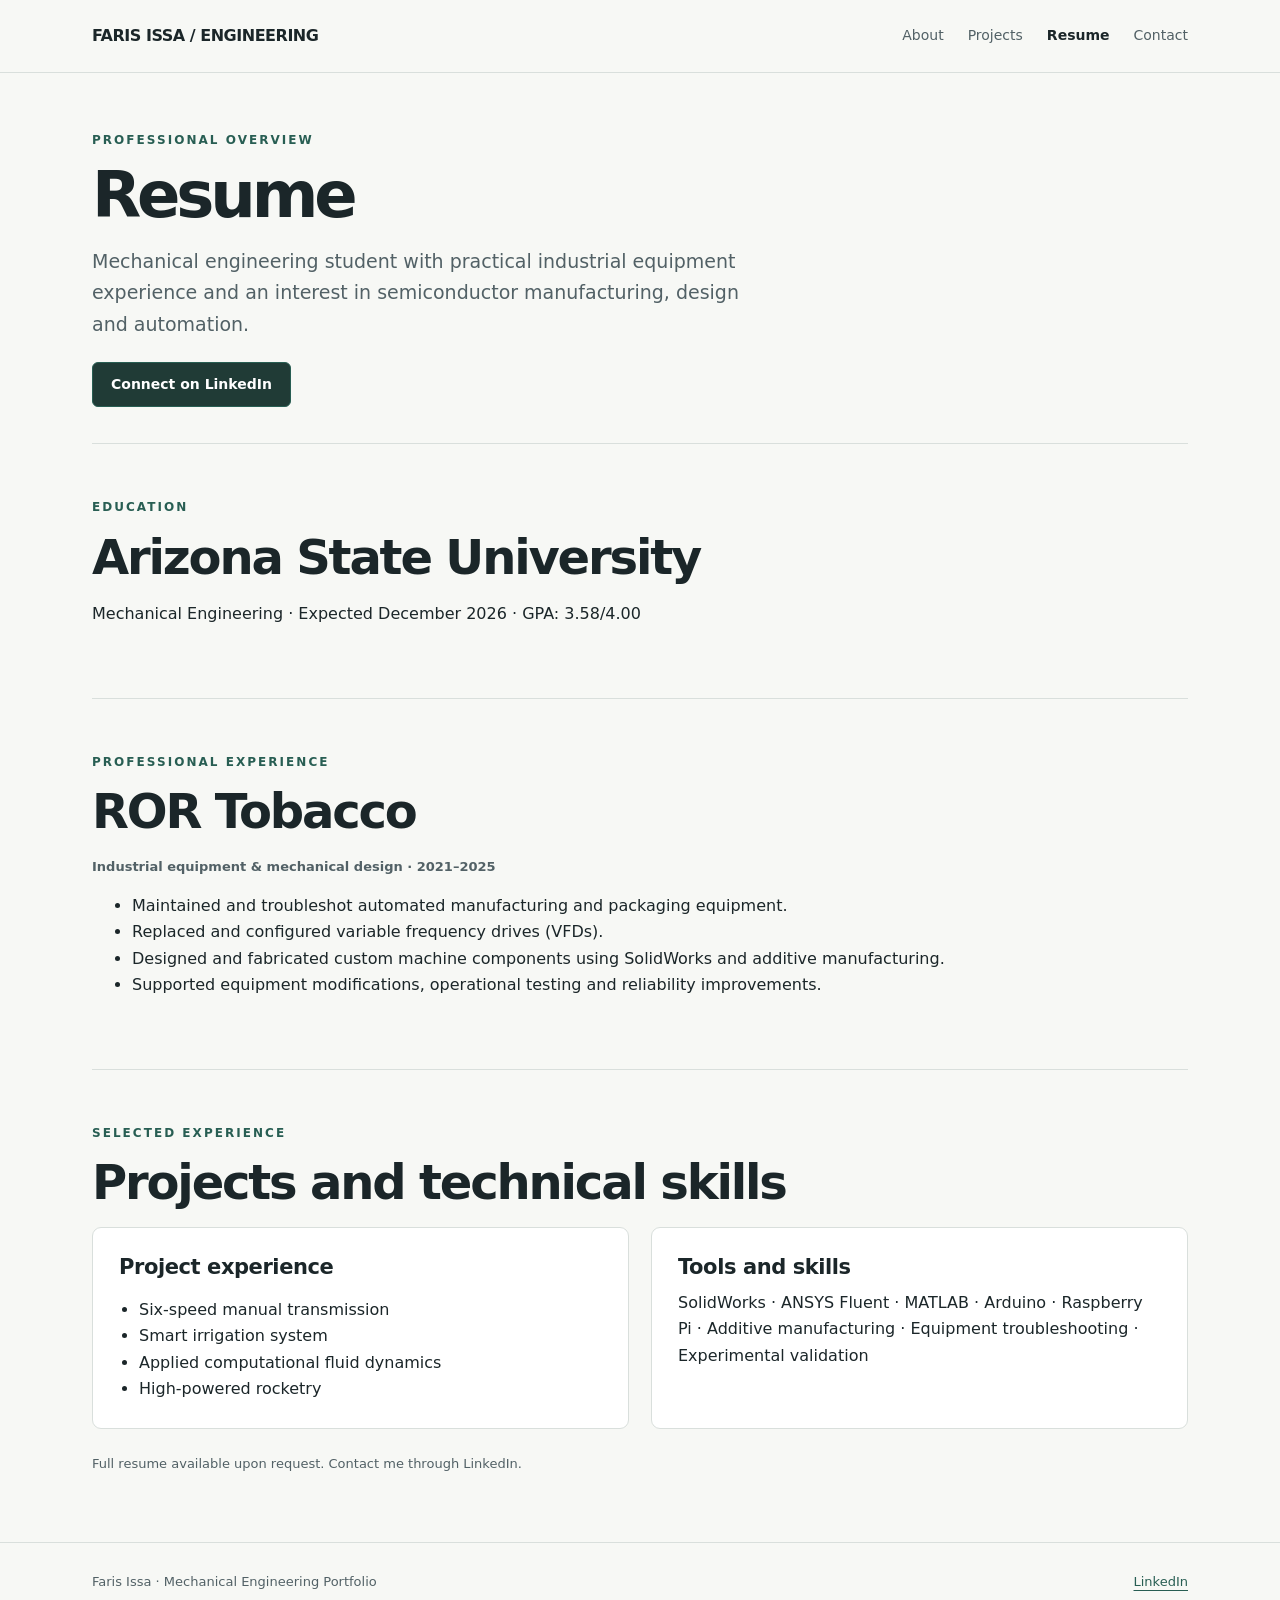
==== resume.html @ f0abec6f "Initial portfolio website" ====
<!doctype html>
<html lang="en"><head><meta charset="utf-8"><meta name="viewport" content="width=device-width, initial-scale=1"><title>Resume | Faris Issa</title><meta name="description" content="Mechanical engineering portfolio by Faris Issa."><link rel="stylesheet" href="assets/style.css"></head>
<body><a class="skip" href="#main">Skip to content</a><header><nav class="wrap" aria-label="Main navigation"><a class="brand" href="index.html">FARIS ISSA / ENGINEERING</a><div class="navlinks"><a href="index.html#about">About</a><a href="index.html#projects">Projects</a><a href="resume.html" aria-current="page">Resume</a><a href="index.html#contact">Contact</a></div></nav></header><main class="wrap" id="main">
<section class="page-intro"><p class="eyebrow">Professional overview</p><h1>Resume</h1><p class="lead">Mechanical engineering student with practical industrial equipment experience and an interest in semiconductor manufacturing, design and automation.</p><div class="links"><a class="button primary" href="https://www.linkedin.com/in/faris-issa/">Connect on LinkedIn</a><!-- Add a public resume PDF in documents/resume.pdf, then uncomment: <a class="button" href="documents/resume.pdf">Download resume (PDF)</a> --></div></section><section class="section"><p class="eyebrow">Education</p><h2>Arizona State University</h2><p>Mechanical Engineering · Expected December 2026 · GPA: 3.58/4.00</p></section><section class="section"><p class="eyebrow">Professional experience</p><h2>ROR Tobacco</h2><p class="project-label">Industrial equipment & mechanical design · 2021–2025</p><ul><li>Maintained and troubleshot automated manufacturing and packaging equipment.</li><li>Replaced and configured variable frequency drives (VFDs).</li><li>Designed and fabricated custom machine components using SolidWorks and additive manufacturing.</li><li>Supported equipment modifications, operational testing and reliability improvements.</li></ul></section><section class="section"><p class="eyebrow">Selected experience</p><h2>Projects and technical skills</h2><div class="details"><article class="panel"><h3>Project experience</h3><ul><li>Six-speed manual transmission</li><li>Smart irrigation system</li><li>Applied computational fluid dynamics</li><li>High-powered rocketry</li></ul></article><article class="panel"><h3>Tools and skills</h3><p>SolidWorks · ANSYS Fluent · MATLAB · Arduino · Raspberry Pi · Additive manufacturing · Equipment troubleshooting · Experimental validation</p></article></div><p class="note" style="margin-top:24px">Full resume available upon request. Contact me through LinkedIn.</p></section>
</main><footer><div class="wrap footer-flex"><span>Faris Issa · Mechanical Engineering Portfolio</span><a href="https://www.linkedin.com/in/faris-issa/">LinkedIn</a></div></footer></body></html>
---- assets/style.css ----
:root{--ink:#1b2629;--muted:#526166;--paper:#f7f8f5;--white:#fff;--line:#d9dfdc;--accent:#336359;--dark:#203b36}*{box-sizing:border-box}html{scroll-behavior:smooth}body{margin:0;background:var(--paper);color:var(--ink);font:16px/1.65 system-ui,-apple-system,BlinkMacSystemFont,"Segoe UI",sans-serif}a{color:var(--accent);text-underline-offset:4px}a:hover{color:var(--ink)}.wrap{max-width:1120px;margin:auto;padding:0 32px}header{border-bottom:1px solid var(--line);background:var(--paper)}nav{min-height:72px;display:flex;align-items:center;justify-content:space-between;gap:20px;flex-wrap:wrap}.brand{font-weight:750;letter-spacing:-.03em;text-decoration:none;color:var(--ink)}.navlinks{display:flex;gap:24px;flex-wrap:wrap}.navlinks a{font-size:14px;text-decoration:none;color:var(--muted)}.hero{padding:80px 0 70px;display:grid;grid-template-columns:1.35fr .65fr;gap:60px;align-items:center}.eyebrow{font-size:12px;letter-spacing:.17em;text-transform:uppercase;font-weight:750;color:var(--accent);margin:0 0 12px}h1,h2,h3,p{margin-top:0}h1{font-size:clamp(45px,7vw,82px);line-height:1.02;letter-spacing:-.065em;margin-bottom:18px}h2{font-size:clamp(30px,4vw,48px);line-height:1.15;letter-spacing:-.045em;margin-bottom:16px}h3{font-size:21px;line-height:1.3;letter-spacing:-.02em;margin-bottom:9px}.lead{font-size:19px;color:var(--muted);max-width:680px}.intro-side{border-left:1px solid var(--line);padding-left:28px}.intro-side strong{display:block;font-size:25px;letter-spacing:-.03em}.intro-side p{font-size:14px;color:var(--muted);margin-bottom:22px}.links{display:flex;gap:12px;flex-wrap:wrap;margin-top:22px}.button{display:inline-block;padding:10px 18px;text-decoration:none;border:1px solid var(--accent);border-radius:6px;color:var(--accent);font-weight:650;font-size:14px}.primary{background:var(--dark);color:white}.primary:hover{color:white;background:#162a26}.section{padding:54px 0;border-top:1px solid var(--line)}.feature{display:grid;grid-template-columns:1fr 1fr;gap:38px;align-items:center}.project-label{font-size:13px;color:var(--muted);font-weight:600}.photo{margin:0;min-width:0}.photo img{display:block;width:100%;aspect-ratio:4/3;object-fit:cover;background:#e6ebe8;border-radius:9px;border:1px solid var(--line)}.photo.cad img{object-fit:contain;background:#fff;aspect-ratio:16/10}.photo.hero-photo img{aspect-ratio:5/4;object-position:center 75%}figcaption{font-size:12px;color:var(--muted);margin-top:8px}.metrics{display:grid;grid-template-columns:repeat(3,1fr);border-top:1px solid var(--line);border-bottom:1px solid var(--line);margin:32px 0 0;padding:18px 0}.metric{padding:0 16px;border-left:1px solid var(--line)}.metric:first-child{padding-left:0;border-left:0}.metric strong{display:block;font-size:32px;letter-spacing:-.045em;line-height:1.2}.metric span{font-size:13px;color:var(--muted)}.phase{display:grid;grid-template-columns:90px 1fr;gap:20px;padding:24px 0;border-bottom:1px solid var(--line)}.phase .number{font-size:32px;font-weight:700;color:var(--accent);line-height:1}.phase p{margin-bottom:0;color:var(--muted)}.phase-layout{display:grid;grid-template-columns:1.2fr .8fr;gap:36px;align-items:center}.gallery{display:grid;grid-template-columns:1fr 1fr;gap:20px;margin-top:22px}.table-wrap{overflow-x:auto}table{width:100%;border-collapse:collapse;background:var(--white);font-size:15px;text-align:left}th,td{padding:15px 16px;vertical-align:top;border-bottom:1px solid var(--line)}th{background:#e9eeeb;color:var(--dark);font-size:12px;letter-spacing:.06em;text-transform:uppercase}td:first-child{font-weight:650;width:30%}.note{color:var(--muted);font-size:13px}.outcome{background:var(--dark);color:white;padding:38px;border-radius:12px;margin:28px 0}.outcome p{color:#d9e6e1;margin-bottom:10px}.outcome .eyebrow{color:#c6dfd6}.outcome h3{font-size:30px}.next{display:grid;grid-template-columns:repeat(3,1fr);gap:16px}.next article{background:white;border:1px solid var(--line);padding:21px;border-radius:8px}.next p{color:var(--muted);font-size:14px;margin:0}.next h3{font-size:18px}.sources{font-size:14px;display:flex;gap:20px;flex-wrap:wrap}.draft{background:#eef2ef;border-left:3px solid var(--accent);padding:15px 18px;font-size:14px;color:var(--muted)}footer{border-top:1px solid var(--line);padding:28px 0;color:var(--muted);font-size:13px} @media(max-width:760px){.wrap{padding:0 20px}.hero,.feature,.phase-layout{grid-template-columns:1fr;gap:24px}.hero{padding:42px 0}.intro-side{border-left:0;border-top:1px solid var(--line);padding:18px 0 0}.next{grid-template-columns:1fr}.gallery{gap:12px}.section{padding:35px 0}.phase{grid-template-columns:50px 1fr;gap:12px}.outcome{padding:25px}.navlinks{gap:14px}.metric strong{font-size:25px}}@media print{header,.links,footer{display:none}.wrap{max-width:none;padding:0}body{background:white;font-size:11pt}.hero{padding:20px 0;gap:25px}.section{padding:20px 0}.photo,.phase,.outcome,table,.next article{break-inside:avoid}.outcome{background:white;color:var(--ink);border:1px solid var(--line)}.outcome p,.outcome .eyebrow{color:var(--muted)}a{color:var(--ink)}.draft{display:none}}

/* Shared layout for all pages. */
:root{--paper:#f7f8f5;--accent:#285e53}body{font-size:16px}.wrap{max-width:1160px}.hero{padding:74px 0 62px}.navlinks a[aria-current=page]{color:var(--ink);font-weight:700}.skip{position:absolute;left:-999px}.skip:focus{left:12px;top:12px;background:white;padding:10px;z-index:10}a:focus-visible{outline:3px solid #397d70;outline-offset:4px}.project-grid{display:grid;grid-template-columns:repeat(3,minmax(0,1fr));gap:20px}.project-card{display:flex;flex-direction:column;background:white;border:1px solid var(--line);border-radius:12px;overflow:hidden;text-decoration:none;color:var(--ink);transition:transform .15s,border-color .15s}.project-card:hover{transform:translateY(-3px);border-color:var(--accent)}.card-cover{height:192px;width:100%;object-fit:cover;display:block;background:#e8eeeb}.placeholder{display:flex;align-items:center;justify-content:center;flex-direction:column;gap:10px;border-bottom:1px solid var(--line);background:linear-gradient(125deg,#e6ece8,#f1f3ef);color:#35594f}.placeholder strong{font-size:42px;line-height:1;letter-spacing:-.045em}.placeholder small{font-size:11px;text-transform:uppercase;letter-spacing:.15em}.card-content{padding:23px;display:flex;flex-direction:column;flex:1}.card-content h3{font-size:23px;margin:7px 0 8px}.card-content p{font-size:15px;color:var(--muted);margin-bottom:18px}.card-content .read{font-size:14px;font-weight:700;color:var(--accent);margin-top:auto}.status{font-size:11px;text-transform:uppercase;letter-spacing:.11em;font-weight:750;color:var(--accent)}.status.pending{color:#687370}.tags{display:flex;flex-wrap:wrap;gap:8px;margin:18px 0}.tag{font-size:12px;padding:5px 11px;border:1px solid var(--line);border-radius:99px;color:var(--muted);background:white}.page-intro{padding:58px 0 36px}.page-intro h1{font-size:clamp(39px,6vw,64px)}.back{font-size:14px;font-weight:650;text-decoration:none;display:inline-block;margin-bottom:24px}.details{display:grid;grid-template-columns:repeat(2,minmax(0,1fr));gap:22px}.panel{padding:26px;background:white;border:1px solid var(--line);border-radius:9px}.panel ul{padding-left:20px;margin-bottom:0}.panel p:last-child{margin-bottom:0}.checklist li{margin-bottom:8px}.resume-item{padding:17px 0;border-bottom:1px solid var(--line)}.resume-item:last-child{border:0}.resume-item p{margin-bottom:5px}.feature-image{aspect-ratio:4/3;object-fit:cover;border-radius:12px;width:100%;display:block}.footer-flex{display:flex;justify-content:space-between;gap:15px;flex-wrap:wrap}.note a{color:inherit}@media(max-width:900px){.project-grid{grid-template-columns:repeat(2,minmax(0,1fr))}}@media(max-width:600px){.project-grid,.details{grid-template-columns:1fr}.card-cover{height:200px}.page-intro{padding-top:35px}.hero{padding:40px 0}.gallery{grid-template-columns:1fr}.metrics{gap:5px}.metric{padding:0 8px}.metric strong{font-size:23px}.navlinks{gap:15px}.panel{padding:20px}}@media(prefers-reduced-motion:reduce){html{scroll-behavior:auto}.project-card{transition:none}}
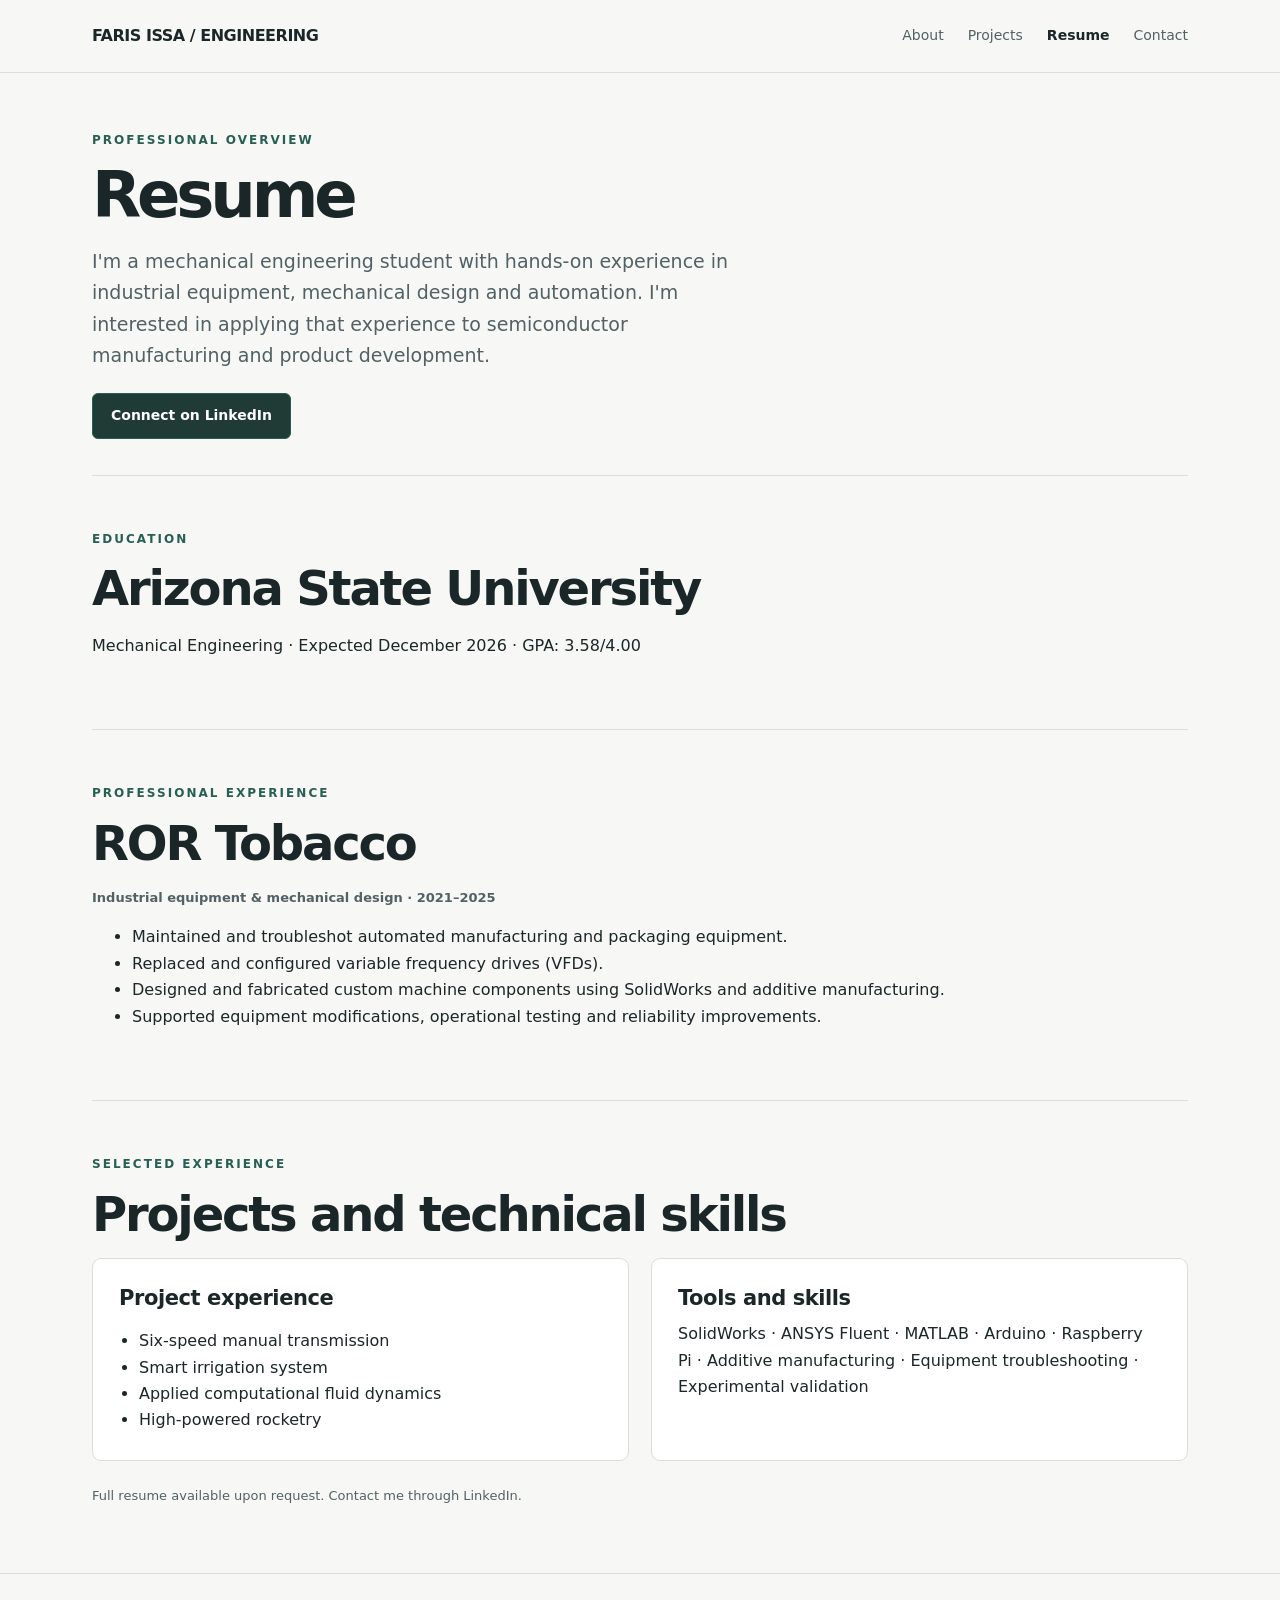
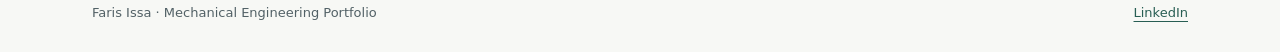
==== commit 940f79cf: "Add files via upload" ====
--- a/resume.html
+++ b/resume.html
@@ -1,5 +1,142 @@
-<!doctype html>
-<html lang="en"><head><meta charset="utf-8"><meta name="viewport" content="width=device-width, initial-scale=1"><title>Resume | Faris Issa</title><meta name="description" content="Mechanical engineering portfolio by Faris Issa."><link rel="stylesheet" href="assets/style.css"></head>
-<body><a class="skip" href="#main">Skip to content</a><header><nav class="wrap" aria-label="Main navigation"><a class="brand" href="index.html">FARIS ISSA / ENGINEERING</a><div class="navlinks"><a href="index.html#about">About</a><a href="index.html#projects">Projects</a><a href="resume.html" aria-current="page">Resume</a><a href="index.html#contact">Contact</a></div></nav></header><main class="wrap" id="main">
-<section class="page-intro"><p class="eyebrow">Professional overview</p><h1>Resume</h1><p class="lead">Mechanical engineering student with practical industrial equipment experience and an interest in semiconductor manufacturing, design and automation.</p><div class="links"><a class="button primary" href="https://www.linkedin.com/in/faris-issa/">Connect on LinkedIn</a><!-- Add a public resume PDF in documents/resume.pdf, then uncomment: <a class="button" href="documents/resume.pdf">Download resume (PDF)</a> --></div></section><section class="section"><p class="eyebrow">Education</p><h2>Arizona State University</h2><p>Mechanical Engineering · Expected December 2026 · GPA: 3.58/4.00</p></section><section class="section"><p class="eyebrow">Professional experience</p><h2>ROR Tobacco</h2><p class="project-label">Industrial equipment & mechanical design · 2021–2025</p><ul><li>Maintained and troubleshot automated manufacturing and packaging equipment.</li><li>Replaced and configured variable frequency drives (VFDs).</li><li>Designed and fabricated custom machine components using SolidWorks and additive manufacturing.</li><li>Supported equipment modifications, operational testing and reliability improvements.</li></ul></section><section class="section"><p class="eyebrow">Selected experience</p><h2>Projects and technical skills</h2><div class="details"><article class="panel"><h3>Project experience</h3><ul><li>Six-speed manual transmission</li><li>Smart irrigation system</li><li>Applied computational fluid dynamics</li><li>High-powered rocketry</li></ul></article><article class="panel"><h3>Tools and skills</h3><p>SolidWorks · ANSYS Fluent · MATLAB · Arduino · Raspberry Pi · Additive manufacturing · Equipment troubleshooting · Experimental validation</p></article></div><p class="note" style="margin-top:24px">Full resume available upon request. Contact me through LinkedIn.</p></section>
-</main><footer><div class="wrap footer-flex"><span>Faris Issa · Mechanical Engineering Portfolio</span><a href="https://www.linkedin.com/in/faris-issa/">LinkedIn</a></div></footer></body></html>+<!DOCTYPE html>
+<html lang="en">
+ <head>
+  <meta charset="utf-8"/>
+  <meta content="width=device-width, initial-scale=1" name="viewport"/>
+  <title>
+   Resume | Faris Issa
+  </title>
+  <meta content="Mechanical engineering portfolio by Faris Issa." name="description"/>
+  <link href="assets/style.css" rel="stylesheet"/>
+ </head>
+ <body>
+  <a class="skip" href="#main">
+   Skip to content
+  </a>
+  <header>
+   <nav aria-label="Main navigation" class="wrap">
+    <a class="brand" href="index.html">
+     FARIS ISSA / ENGINEERING
+    </a>
+    <div class="navlinks">
+     <a href="index.html#about">
+      About
+     </a>
+     <a href="index.html#projects">
+      Projects
+     </a>
+     <a aria-current="page" href="resume.html">
+      Resume
+     </a>
+     <a href="index.html#contact">
+      Contact
+     </a>
+    </div>
+   </nav>
+  </header>
+  <main class="wrap" id="main">
+   <section class="page-intro">
+    <p class="eyebrow">
+     Professional overview
+    </p>
+    <h1>
+     Resume
+    </h1>
+    <p class="lead">
+     I'm a mechanical engineering student with hands-on experience in industrial equipment, mechanical design and automation. I'm interested in applying that experience to semiconductor manufacturing and product development.
+    </p>
+    <div class="links">
+     <a class="button primary" href="https://www.linkedin.com/in/faris-issa/">
+      Connect on LinkedIn
+     </a>
+    </div>
+   </section>
+   <section class="section">
+    <p class="eyebrow">
+     Education
+    </p>
+    <h2>
+     Arizona State University
+    </h2>
+    <p>
+     Mechanical Engineering · Expected December 2026 · GPA: 3.58/4.00
+    </p>
+   </section>
+   <section class="section">
+    <p class="eyebrow">
+     Professional experience
+    </p>
+    <h2>
+     ROR Tobacco
+    </h2>
+    <p class="project-label">
+     Industrial equipment &amp; mechanical design · 2021–2025
+    </p>
+    <ul>
+     <li>
+      Maintained and troubleshot automated manufacturing and packaging equipment.
+     </li>
+     <li>
+      Replaced and configured variable frequency drives (VFDs).
+     </li>
+     <li>
+      Designed and fabricated custom machine components using SolidWorks and additive manufacturing.
+     </li>
+     <li>
+      Supported equipment modifications, operational testing and reliability improvements.
+     </li>
+    </ul>
+   </section>
+   <section class="section">
+    <p class="eyebrow">
+     Selected experience
+    </p>
+    <h2>
+     Projects and technical skills
+    </h2>
+    <div class="details">
+     <article class="panel">
+      <h3>
+       Project experience
+      </h3>
+      <ul>
+       <li>
+        Six-speed manual transmission
+       </li>
+       <li>
+        Smart irrigation system
+       </li>
+       <li>
+        Applied computational fluid dynamics
+       </li>
+       <li>
+        High-powered rocketry
+       </li>
+      </ul>
+     </article>
+     <article class="panel">
+      <h3>
+       Tools and skills
+      </h3>
+      <p>
+       SolidWorks · ANSYS Fluent · MATLAB · Arduino · Raspberry Pi · Additive manufacturing · Equipment troubleshooting · Experimental validation
+      </p>
+     </article>
+    </div>
+    <p class="note" style="margin-top:24px">
+     Full resume available upon request. Contact me through LinkedIn.
+    </p>
+   </section>
+  </main>
+  <footer>
+   <div class="wrap footer-flex">
+    <span>
+     Faris Issa · Mechanical Engineering Portfolio
+    </span>
+    <a href="https://www.linkedin.com/in/faris-issa/">
+     LinkedIn
+    </a>
+   </div>
+  </footer>
+ </body>
+</html>
